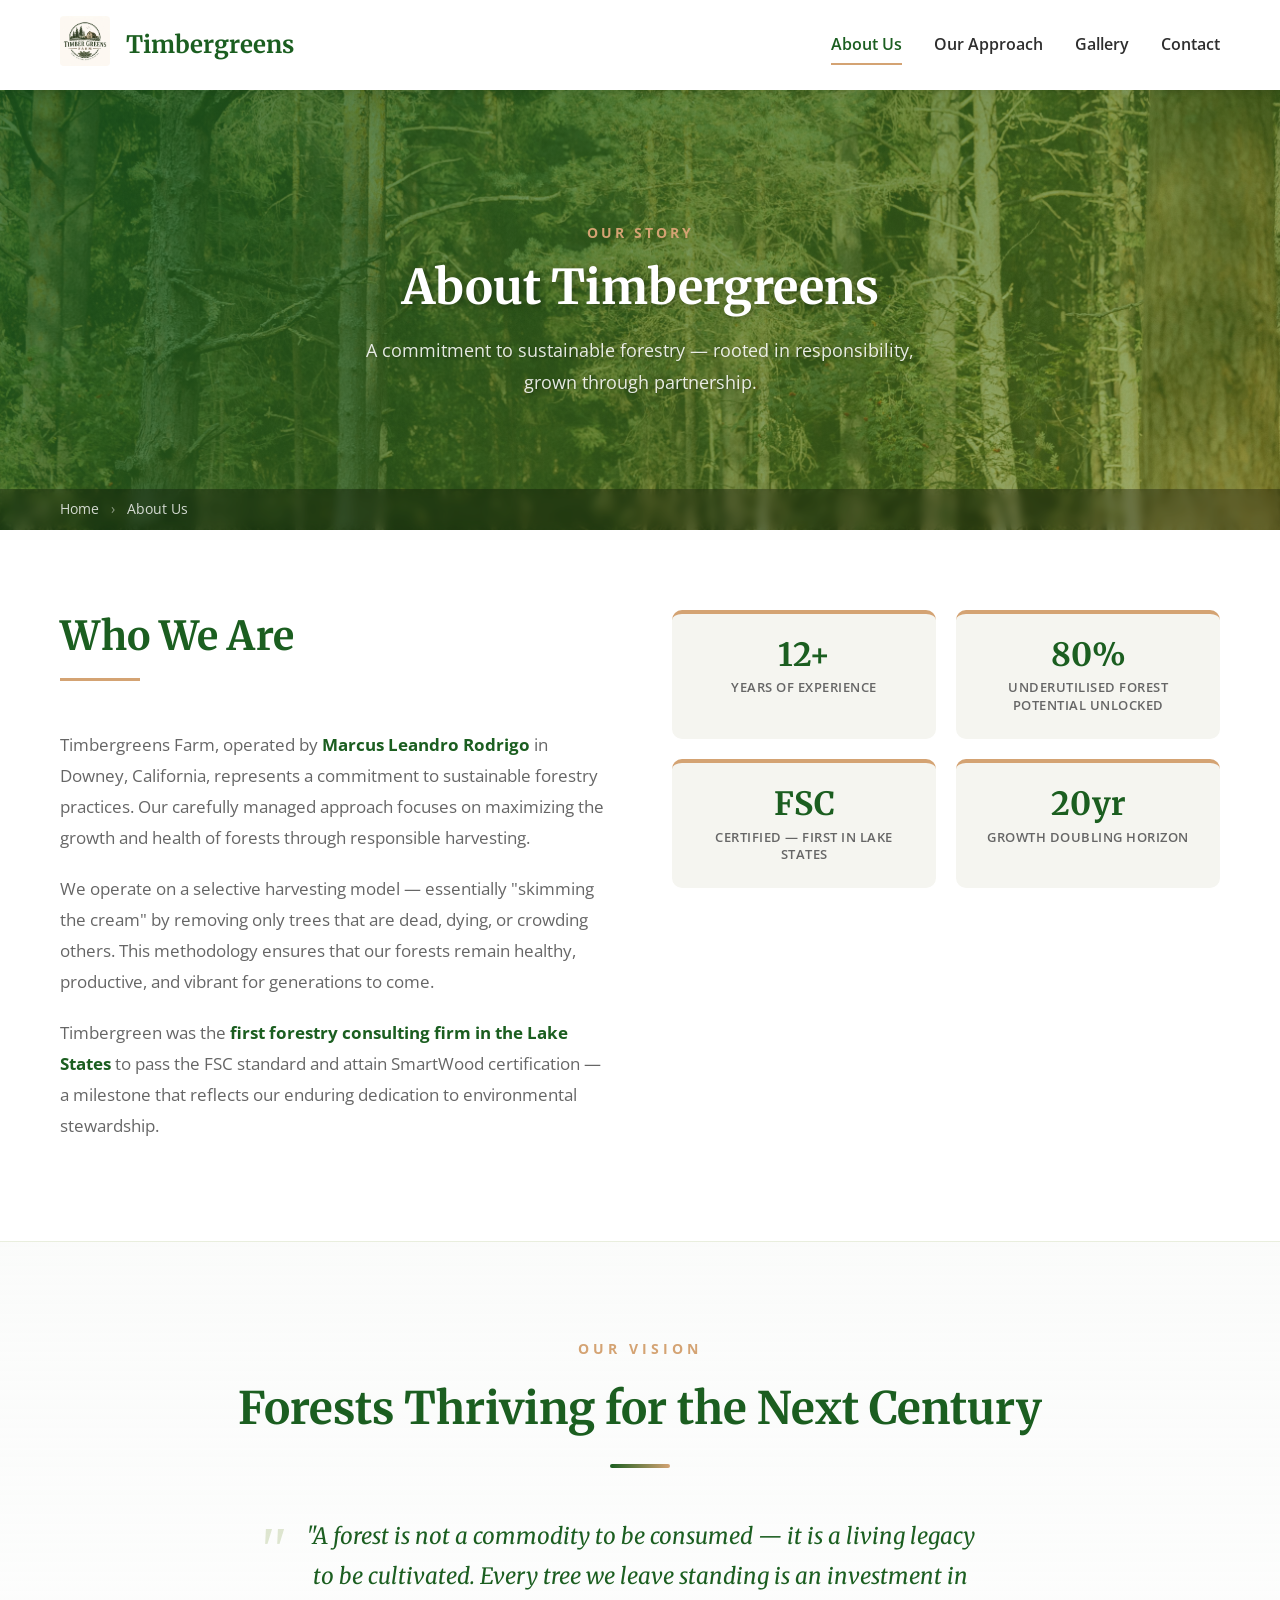
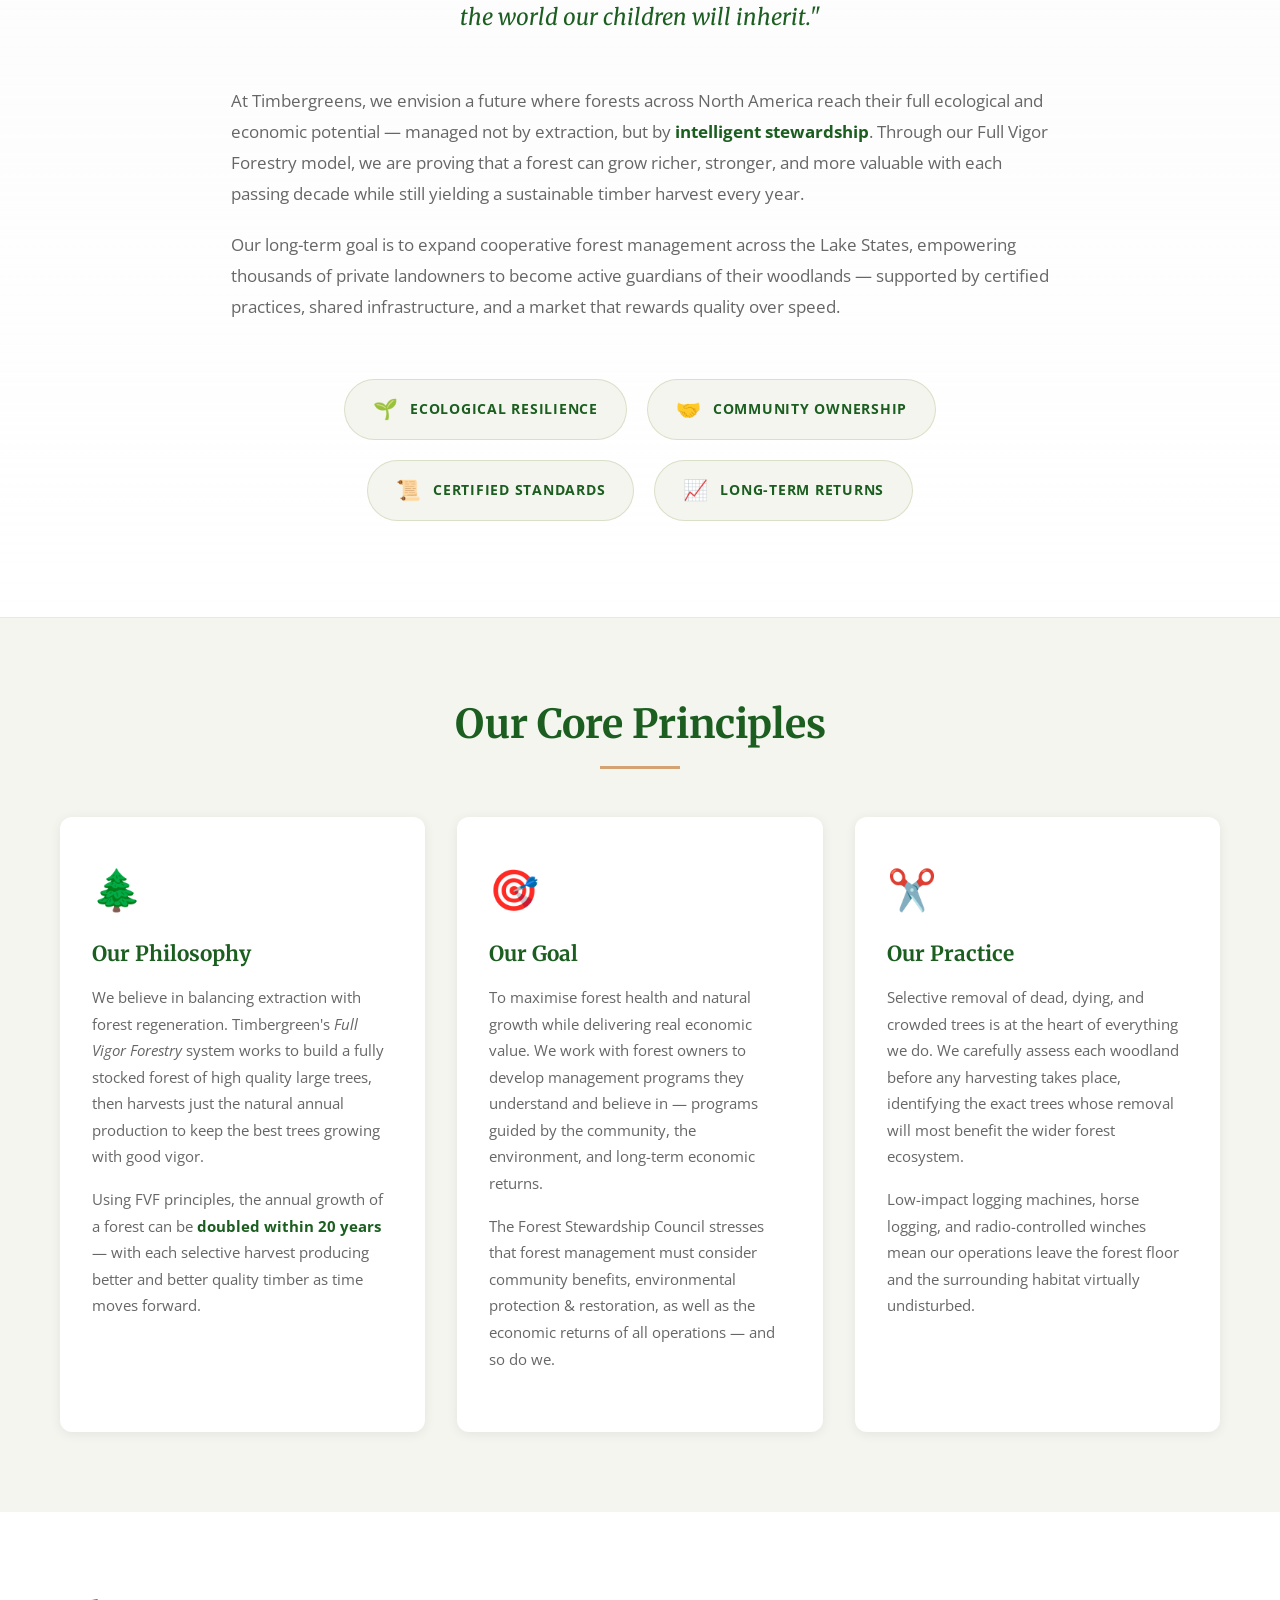
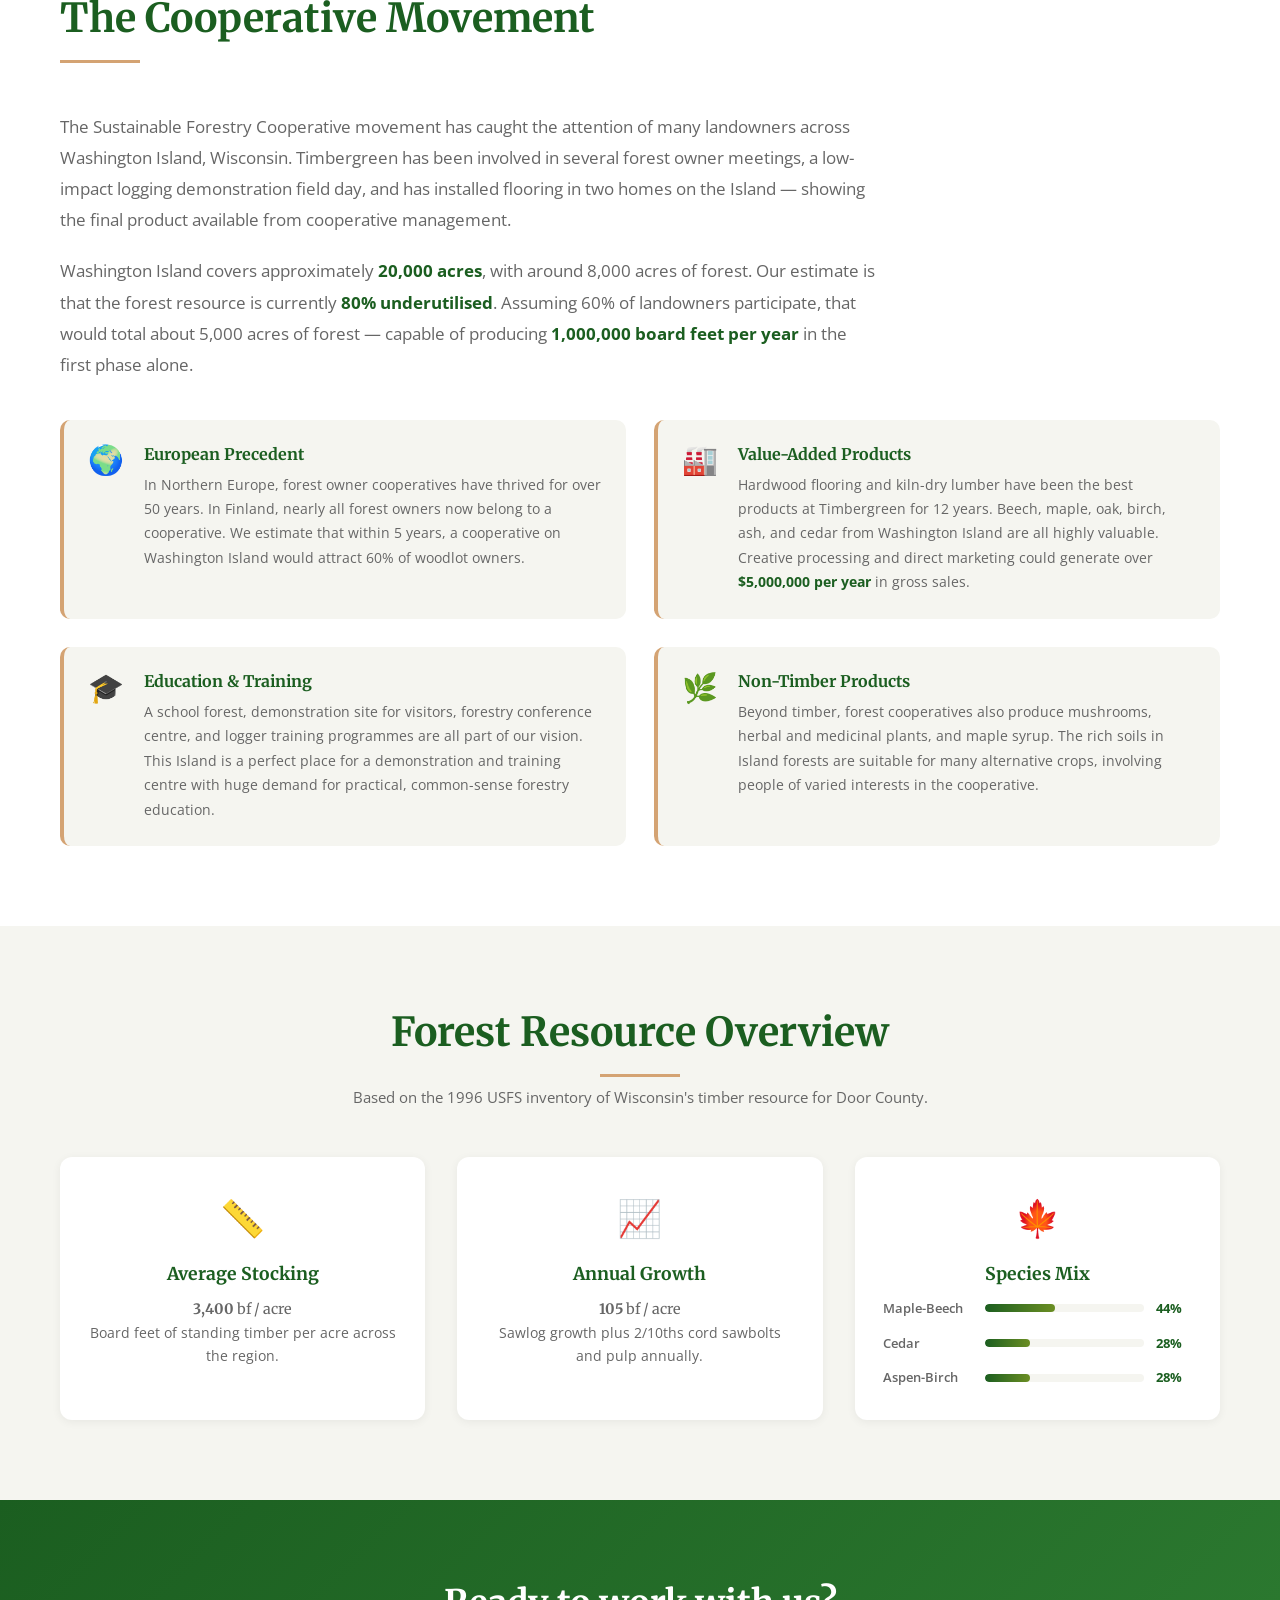
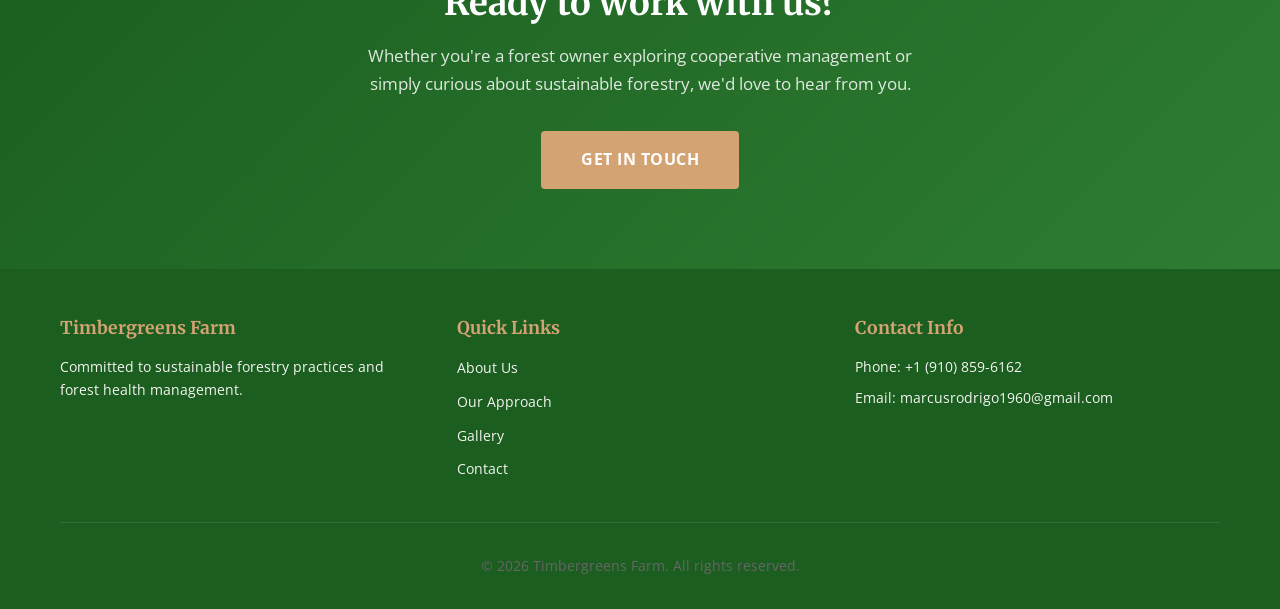
==== about.html @ 0f0b2492 "another commit message" ====
<!doctype html>
<html lang="en">
  <head>
    <meta charset="UTF-8" />
    <meta name="viewport" content="width=device-width, initial-scale=1.0" />
    <title>About Us - Timbergreens Farm</title>
    <meta
      name="description"
      content="Learn about Timbergreens Farm's mission, philosophy, and sustainable forestry practices. Operated by Marcus Leandro Rodrigo in Downey, California."
    />
    <link rel="preconnect" href="https://fonts.googleapis.com" />
    <link rel="preconnect" href="https://fonts.gstatic.com" crossorigin />
    <link
      href="https://fonts.googleapis.com/css2?family=Merriweather:wght@400;700&family=Open+Sans:wght@400;600;700&display=swap"
      rel="stylesheet"
    />
    <link rel="stylesheet" href="css/styles.css" />
    <link rel="stylesheet" href="css/about.css" />
  </head>
  <body>
    <!-- Header & Navigation -->
    <header class="header">
      <nav class="navbar">
        <div class="container">
          <div class="nav-wrapper">
            <div class="logo-section">
              <a href="index.html">
                <img
                  src="Logo.jpeg"
                  alt="Timbergreens Farm Logo"
                  class="logo"
                />
              </a>
              <a href="index.html" class="company-name-link">
                <span class="company-name">Timbergreens</span>
              </a>
            </div>
            <ul class="nav-menu">
              <li>
                <a href="about.html" class="nav-link active-page">About Us</a>
              </li>
              <li>
                <a href="index.html#services" class="nav-link">Our Approach</a>
              </li>
              <li><a href="index.html#gallery" class="nav-link">Gallery</a></li>
              <li><a href="index.html#contact" class="nav-link">Contact</a></li>
            </ul>
            <button class="menu-toggle" id="menuToggle">
              <span></span>
              <span></span>
              <span></span>
            </button>
          </div>
        </div>
      </nav>
    </header>

    <!-- Page Hero Banner -->
    <section class="page-hero">
      <img
        src="images/Hero Img.jpg"
        alt="Timbergreens Forest"
        class="page-hero-image"
      />
      <div class="page-hero-overlay"></div>
      <div class="page-hero-content">
        <p class="page-hero-eyebrow">Our Story</p>
        <h1 class="page-hero-title">About Timbergreens</h1>
        <p class="page-hero-subtitle">
          A commitment to sustainable forestry — rooted in responsibility, grown
          through partnership.
        </p>
      </div>
      <div class="page-hero-breadcrumb">
        <div class="container">
          <a href="index.html">Home</a>
          <span class="breadcrumb-sep">›</span>
          <span>About Us</span>
        </div>
      </div>
    </section>

    <!-- Intro Statement -->
    <section class="about-intro">
      <div class="container">
        <div class="intro-grid">
          <div class="intro-text">
            <div class="section-header section-header--left">
              <h2>Who We Are</h2>
              <div class="divider divider--left"></div>
            </div>
            <p>
              Timbergreens Farm, operated by
              <strong>Marcus Leandro Rodrigo</strong> in Downey, California,
              represents a commitment to sustainable forestry practices. Our
              carefully managed approach focuses on maximizing the growth and
              health of forests through responsible harvesting.
            </p>
            <p>
              We operate on a selective harvesting model — essentially "skimming
              the cream" by removing only trees that are dead, dying, or
              crowding others. This methodology ensures that our forests remain
              healthy, productive, and vibrant for generations to come.
            </p>
            <p>
              Timbergreen was the
              <strong>first forestry consulting firm in the Lake States</strong>
              to pass the FSC standard and attain SmartWood certification — a
              milestone that reflects our enduring dedication to environmental
              stewardship.
            </p>
          </div>
          <div class="intro-stats">
            <div class="stat-card">
              <span class="stat-number">12+</span>
              <span class="stat-label">Years of Experience</span>
            </div>
            <div class="stat-card">
              <span class="stat-number">80%</span>
              <span class="stat-label"
                >Underutilised Forest Potential Unlocked</span
              >
            </div>
            <div class="stat-card">
              <span class="stat-number">FSC</span>
              <span class="stat-label">Certified — First in Lake States</span>
            </div>
            <div class="stat-card">
              <span class="stat-number">20yr</span>
              <span class="stat-label">Growth Doubling Horizon</span>
            </div>
          </div>
        </div>
      </div>
    </section>

    <!-- Vision Statement -->
    <section class="about-vision">
      <div class="container">
        <div class="vision-content">
          <div class="vision-eyebrow">Our Vision</div>
          <h2 class="vision-heading">
            Forests Thriving for the&nbsp;Next&nbsp;Century
          </h2>
          <div class="vision-divider"></div>

          <blockquote class="vision-quote">
            "A forest is not a commodity to be consumed — it is a living legacy
            to be cultivated. Every tree we leave standing is an investment in
            the world our children will inherit."
          </blockquote>

          <div class="vision-body-wrapper">
            <p class="vision-body">
              At Timbergreens, we envision a future where forests across North
              America reach their full ecological and economic potential —
              managed not by extraction, but by
              <strong>intelligent stewardship</strong>. Through our Full Vigor
              Forestry model, we are proving that a forest can grow richer,
              stronger, and more valuable with each passing decade while still
              yielding a sustainable timber harvest every year.
            </p>
            <p class="vision-body">
              Our long-term goal is to expand cooperative forest management
              across the Lake States, empowering thousands of private landowners
              to become active guardians of their woodlands — supported by
              certified practices, shared infrastructure, and a market that
              rewards quality over speed.
            </p>
          </div>

          <div class="vision-pillars">
            <div class="vision-pillar">
              <span class="pillar-icon">🌱</span>
              <span class="pillar-text">Ecological Resilience</span>
            </div>
            <div class="vision-pillar">
              <span class="pillar-icon">🤝</span>
              <span class="pillar-text">Community Ownership</span>
            </div>
            <div class="vision-pillar">
              <span class="pillar-icon">📜</span>
              <span class="pillar-text">Certified Standards</span>
            </div>
            <div class="vision-pillar">
              <span class="pillar-icon">📈</span>
              <span class="pillar-text">Long-Term Returns</span>
            </div>
          </div>
        </div>
      </div>
    </section>

    <!-- Core Values Cards -->
    <section class="about-values">
      <div class="container">
        <div class="section-header">
          <h2>Our Core Principles</h2>
          <div class="divider"></div>
        </div>
        <div class="values-grid">
          <div class="value-card">
            <div class="value-icon">🌲</div>
            <h3>Our Philosophy</h3>
            <p>
              We believe in balancing extraction with forest regeneration.
              Timbergreen's
              <em>Full Vigor Forestry</em> system works to build a fully stocked
              forest of high quality large trees, then harvests just the natural
              annual production to keep the best trees growing with good vigor.
            </p>
            <p>
              Using FVF principles, the annual growth of a forest can be
              <strong>doubled within 20 years</strong> — with each selective
              harvest producing better and better quality timber as time moves
              forward.
            </p>
          </div>
          <div class="value-card">
            <div class="value-icon">🎯</div>
            <h3>Our Goal</h3>
            <p>
              To maximise forest health and natural growth while delivering real
              economic value. We work with forest owners to develop management
              programs they understand and believe in — programs guided by the
              community, the environment, and long-term economic returns.
            </p>
            <p>
              The Forest Stewardship Council stresses that forest management
              must consider community benefits, environmental protection &amp;
              restoration, as well as the economic returns of all operations —
              and so do we.
            </p>
          </div>
          <div class="value-card">
            <div class="value-icon">✂️</div>
            <h3>Our Practice</h3>
            <p>
              Selective removal of dead, dying, and crowded trees is at the
              heart of everything we do. We carefully assess each woodland
              before any harvesting takes place, identifying the exact trees
              whose removal will most benefit the wider forest ecosystem.
            </p>
            <p>
              Low-impact logging machines, horse logging, and radio-controlled
              winches mean our operations leave the forest floor and the
              surrounding habitat virtually undisturbed.
            </p>
          </div>
        </div>
      </div>
    </section>

    <!-- Cooperative Movement -->
    <section class="about-coop">
      <div class="container">
        <div class="coop-inner">
          <div class="section-header section-header--left">
            <h2>The Cooperative Movement</h2>
            <div class="divider divider--left"></div>
          </div>
          <p>
            The Sustainable Forestry Cooperative movement has caught the
            attention of many landowners across Washington Island, Wisconsin.
            Timbergreen has been involved in several forest owner meetings, a
            low-impact logging demonstration field day, and has installed
            flooring in two homes on the Island — showing the final product
            available from cooperative management.
          </p>
          <p>
            Washington Island covers approximately
            <strong>20,000 acres</strong>, with around 8,000 acres of forest.
            Our estimate is that the forest resource is currently
            <strong>80% underutilised</strong>. Assuming 60% of landowners
            participate, that would total about 5,000 acres of forest — capable
            of producing <strong>1,000,000 board feet per year</strong> in the
            first phase alone.
          </p>

          <div class="coop-highlights">
            <div class="highlight-item">
              <span class="highlight-icon">🌍</span>
              <div>
                <h4>European Precedent</h4>
                <p>
                  In Northern Europe, forest owner cooperatives have thrived for
                  over 50 years. In Finland, nearly all forest owners now belong
                  to a cooperative. We estimate that within 5 years, a
                  cooperative on Washington Island would attract 60% of woodlot
                  owners.
                </p>
              </div>
            </div>
            <div class="highlight-item">
              <span class="highlight-icon">🏭</span>
              <div>
                <h4>Value-Added Products</h4>
                <p>
                  Hardwood flooring and kiln-dry lumber have been the best
                  products at Timbergreen for 12 years. Beech, maple, oak,
                  birch, ash, and cedar from Washington Island are all highly
                  valuable. Creative processing and direct marketing could
                  generate over <strong>$5,000,000 per year</strong> in gross
                  sales.
                </p>
              </div>
            </div>
            <div class="highlight-item">
              <span class="highlight-icon">🎓</span>
              <div>
                <h4>Education &amp; Training</h4>
                <p>
                  A school forest, demonstration site for visitors, forestry
                  conference centre, and logger training programmes are all part
                  of our vision. This Island is a perfect place for a
                  demonstration and training centre with huge demand for
                  practical, common-sense forestry education.
                </p>
              </div>
            </div>
            <div class="highlight-item">
              <span class="highlight-icon">🌿</span>
              <div>
                <h4>Non-Timber Products</h4>
                <p>
                  Beyond timber, forest cooperatives also produce mushrooms,
                  herbal and medicinal plants, and maple syrup. The rich soils
                  in Island forests are suitable for many alternative crops,
                  involving people of varied interests in the cooperative.
                </p>
              </div>
            </div>
          </div>
        </div>
      </div>
    </section>

    <!-- Species & Forest Data -->
    <section class="about-data">
      <div class="container">
        <div class="section-header">
          <h2>Forest Resource Overview</h2>
          <div class="divider"></div>
          <p class="section-subtext">
            Based on the 1996 USFS inventory of Wisconsin's timber resource for
            Door County.
          </p>
        </div>
        <div class="data-grid">
          <div class="data-card">
            <div class="data-icon">📏</div>
            <h3>Average Stocking</h3>
            <p class="data-value">3,400 <span>bf / acre</span></p>
            <p>Board feet of standing timber per acre across the region.</p>
          </div>
          <div class="data-card">
            <div class="data-icon">📈</div>
            <h3>Annual Growth</h3>
            <p class="data-value">105 <span>bf / acre</span></p>
            <p>Sawlog growth plus 2/10ths cord sawbolts and pulp annually.</p>
          </div>
          <div class="data-card data-card--species">
            <div class="data-icon">🍁</div>
            <h3>Species Mix</h3>
            <div class="species-bars">
              <div class="species-bar-item">
                <span class="species-name">Maple-Beech</span>
                <div class="species-bar-track">
                  <div class="species-bar-fill" style="width: 44%"></div>
                </div>
                <span class="species-pct">44%</span>
              </div>
              <div class="species-bar-item">
                <span class="species-name">Cedar</span>
                <div class="species-bar-track">
                  <div class="species-bar-fill" style="width: 28%"></div>
                </div>
                <span class="species-pct">28%</span>
              </div>
              <div class="species-bar-item">
                <span class="species-name">Aspen-Birch</span>
                <div class="species-bar-track">
                  <div class="species-bar-fill" style="width: 28%"></div>
                </div>
                <span class="species-pct">28%</span>
              </div>
            </div>
          </div>
        </div>
      </div>
    </section>

    <!-- CTA Strip -->
    <section class="about-cta">
      <div class="container">
        <div class="cta-inner">
          <h2>Ready to work with us?</h2>
          <p>
            Whether you're a forest owner exploring cooperative management or
            simply curious about sustainable forestry, we'd love to hear from
            you.
          </p>
          <a href="index.html#contact" class="cta-button">Get In Touch</a>
        </div>
      </div>
    </section>

    <!-- Footer -->
    <footer class="footer">
      <div class="container">
        <div class="footer-content">
          <div class="footer-section">
            <h4>Timbergreens Farm</h4>
            <p>
              Committed to sustainable forestry practices and forest health
              management.
            </p>
          </div>
          <div class="footer-section">
            <h4>Quick Links</h4>
            <ul>
              <li><a href="about.html">About Us</a></li>
              <li><a href="index.html#services">Our Approach</a></li>
              <li><a href="index.html#gallery">Gallery</a></li>
              <li><a href="index.html#contact">Contact</a></li>
            </ul>
          </div>
          <div class="footer-section">
            <h4>Contact Info</h4>
            <p>Phone: <a href="tel:+1 (910) 859-6162">+1 (910) 859-6162</a></p>
            <p>
              Email:
              <a href="mailto:marcusrodrigo1960@gmail.com"
                >marcusrodrigo1960@gmail.com</a
              >
            </p>
          </div>
        </div>
        <div class="footer-bottom">
          <p>&copy; 2026 Timbergreens Farm. All rights reserved.</p>
        </div>
      </div>
    </footer>

    <script src="js/script.js"></script>
    <script>
      // Mobile menu toggle for about page
      document.addEventListener("DOMContentLoaded", function () {
        const menuToggle = document.getElementById("menuToggle");
        const navMenu = document.querySelector(".nav-menu");
        if (menuToggle) {
          menuToggle.addEventListener("click", function () {
            navMenu.classList.toggle("active");
          });
        }
      });
    </script>
  </body>
</html>
---- css/styles.css ----
/* ==========================================
    COLOR PALETTE
   ========================================== */
:root {
    --primary: #1B5E20;
    --secondary: #6B8E23;
    --accent: #D4A373;
    --background: #F5F5F0;
    --text: #2E2E2E;
    --light-text: #666666;
    --border: #D3D3D3;
    --white: #FFFFFF;
}

/* ==========================================
    TYPOGRAPHY
   ========================================== */
* {
    margin: 0;
    padding: 0;
    box-sizing: border-box;
}

html {
    scroll-behavior: smooth;
}

body {
    font-family: 'Open Sans', sans-serif;
    color: var(--text);
    background-color: var(--background);
    line-height: 1.6;
}

h1, h2, h3, h4, h5, h6 {
    font-family: 'Merriweather', serif;
    line-height: 1.3;
    margin-bottom: 1rem;
    color: var(--primary);
}

p {
    color: var(--light-text);
    margin-bottom: 1rem;
}

a {
    color: var(--primary);
    text-decoration: none;
    transition: color 0.3s ease;
}

a:hover {
    color: var(--secondary);
}

/* ==========================================
    LAYOUT
   ========================================== */
.container {
    max-width: 1200px;
    margin: 0 auto;
    padding: 0 20px;
}

.section-header {
    text-align: center;
    margin-bottom: 3rem;
}

.section-header h2 {
    font-size: 2.5rem;
    margin-bottom: 1rem;
}

.divider {
    width: 80px;
    height: 3px;
    background-color: var(--accent);
    margin: 0 auto;
}

/* ==========================================
    HEADER & NAVIGATION
   ========================================== */
.header {
    background-color: var(--white);
    box-shadow: 0 2px 8px rgba(0, 0, 0, 0.1);
    position: sticky;
    top: 0;
    z-index: 100;
}

.navbar {
    padding: 1rem 0;
}

.nav-wrapper {
    display: flex;
    justify-content: space-between;
    align-items: center;
}

.logo-section {
    display: flex;
    align-items: center;
    gap: 1rem;
}

.logo {
    height: 50px;
    width: auto;
    border-radius: 4px;
}

.company-name {
    font-family: 'Merriweather', serif;
    font-size: 1.5rem;
    font-weight: 700;
    color: var(--primary);
}

.nav-menu {
    display: flex;
    list-style: none;
    gap: 2rem;
}

.nav-link {
    font-weight: 600;
    color: var(--text);
    padding: 0.5rem 0;
    border-bottom: 2px solid transparent;
    transition: all 0.3s ease;
}

.nav-link:hover {
    color: var(--primary);
    border-bottom-color: var(--accent);
}

.menu-toggle {
    display: none;
    flex-direction: column;
    background: none;
    border: none;
    cursor: pointer;
    gap: 5px;
}

.menu-toggle span {
    width: 25px;
    height: 3px;
    background-color: var(--primary);
    border-radius: 2px;
    transition: all 0.3s ease;
}

/* ==========================================
    HERO SECTION — REDESIGNED
   ========================================== */
.hero {
    position: relative;
    min-height: 100vh;
    overflow: hidden;
    display: flex;
    flex-direction: column;
    justify-content: space-between;
    font-family: 'Merriweather', serif;
}

/* Background image */
.hero-bg-image {
    position: absolute;
    inset: 0;
    width: 100%;
    height: 100%;
    object-fit: cover;
    object-position: center 30%;
    z-index: 0;
}

/* Subtle gradient overlay — keeps readability without killing the photo */
.hero-bg-overlay {
    position: absolute;
    inset: 0;
    background: linear-gradient(
        135deg,
        rgba(15, 30, 15, 0.52) 0%,
        rgba(10, 22, 10, 0.28) 50%,
        rgba(0, 0, 0, 0.08) 100%
    );
    z-index: 1;
}

/* ---- INNER (two-column) ---- */
.hero-inner {
    position: relative;
    z-index: 2;
    display: grid;
    grid-template-columns: 1fr 1fr;
    align-items: center;
    gap: 2rem;
    padding: 7rem 6vw 2rem;
    flex: 1;
}

/* ---- LEFT ---- */
.hero-left {
    display: flex;
    flex-direction: column;
    gap: 1.2rem;
}

.hero-eyebrow {
    font-family: 'Open Sans', sans-serif;
    font-size: 0.9rem;
    font-weight: 600;
    letter-spacing: 0.12em;
    color: rgba(255,255,255,0.75);
    text-transform: uppercase;
}

.hero-display {
    font-family: 'Merriweather', serif;
    font-size: clamp(3.4rem, 7vw, 6.5rem);
    font-weight: 700;
    line-height: 1.0;
    color: #fff;
    text-shadow: 2px 4px 18px rgba(0,0,0,0.35);
    letter-spacing: -0.01em;
    margin: 0;
    animation: heroFadeUp 0.9s ease both;
}

.hero-display-accent {
    color: #D4A373;
}

.hero-reg {
    font-size: 0.35em;
    vertical-align: super;
    color: rgba(255,255,255,0.6);
    font-weight: 400;
}

.hero-tagline {
    font-family: 'Open Sans', sans-serif;
    font-size: 1rem;
    color: rgba(255,255,255,0.72);
    letter-spacing: 0.05em;
    margin: 0;
    animation: heroFadeUp 1.0s 0.15s ease both;
}

/* Dark pill CTA — matches reference */
.hero-cta {
    display: inline-flex;
    align-items: center;
    justify-content: center;
    padding: 0.85rem 2.4rem;
    background-color: #1a1a1a;
    color: #fff;
    font-family: 'Open Sans', sans-serif;
    font-size: 0.88rem;
    font-weight: 700;
    letter-spacing: 0.18em;
    text-transform: uppercase;
    border-radius: 50px;
    border: 1.5px solid rgba(255,255,255,0.12);
    text-decoration: none;
    width: fit-content;
    transition: background 0.3s ease, transform 0.25s ease, box-shadow 0.3s ease;
    animation: heroFadeUp 1.1s 0.25s ease both;
}

.hero-cta:hover {
    background-color: #2d5a27;
    transform: translateY(-3px);
    box-shadow: 0 8px 24px rgba(0,0,0,0.35);
    color: #fff;
}

/* ---- RIGHT: floating card ---- */
.hero-right {
    display: flex;
    justify-content: center;
    align-items: flex-start;
    padding-top: 2rem;
    animation: heroFadeUp 1.0s 0.2s ease both;
}

.hero-card {
    background: rgba(255,255,255,0.94);
    backdrop-filter: blur(16px);
    -webkit-backdrop-filter: blur(16px);
    border-radius: 20px;
    padding: 1.6rem 1.6rem 0;
    width: 100%;
    max-width: 400px;
    box-shadow: 0 20px 60px rgba(0,0,0,0.22);
    overflow: hidden;
    position: relative;
}

.hero-card-tags {
    display: flex;
    gap: 0.5rem;
    margin-bottom: 1rem;
}

.hero-tag {
    font-family: 'Open Sans', sans-serif;
    font-size: 0.78rem;
    font-weight: 600;
    padding: 0.3rem 0.9rem;
    border-radius: 50px;
    border: 1.5px solid #ccc;
    color: #333;
    background: transparent;
}

.hero-tag--dark {
    background: #1a1a1a;
    color: #fff;
    border-color: #1a1a1a;
}

.hero-card-title {
    font-family: 'Merriweather', serif;
    font-size: 1.35rem;
    font-weight: 700;
    color: #1a1a1a;
    line-height: 1.3;
    margin-bottom: 0.3rem;
}

.hero-card-sub {
    font-family: 'Open Sans', sans-serif;
    font-size: 0.82rem;
    color: #888;
    margin-bottom: 1rem;
}

/* Card media strip */
.hero-card-media {
    position: relative;
    height: 160px;
    border-radius: 12px;
    overflow: hidden;
    margin: 0 -1.6rem;
}

.hero-card-img {
    width: 100%;
    height: 100%;
    object-fit: cover;
    object-position: center 40%;
    display: block;
}

.hero-play-btn {
    position: absolute;
    left: 1rem;
    top: 50%;
    transform: translateY(-50%);
    z-index: 3;
    width: 44px;
    height: 44px;
    border-radius: 50%;
    background: rgba(255,255,255,0.92);
    display: flex;
    align-items: center;
    justify-content: center;
    color: #1a1a1a;
    text-decoration: none;
    box-shadow: 0 4px 14px rgba(0,0,0,0.2);
    transition: transform 0.25s ease, box-shadow 0.25s ease;
}

.hero-play-btn svg {
    width: 20px;
    height: 20px;
    margin-left: 2px;
}

.hero-play-btn:hover {
    transform: translateY(-50%) scale(1.1);
    box-shadow: 0 6px 20px rgba(0,0,0,0.3);
}

.hero-card-badge {
    position: absolute;
    top: 0.75rem;
    right: 0.75rem;
    z-index: 3;
    background: rgba(255,255,255,0.9);
    font-family: 'Open Sans', sans-serif;
    font-size: 0.68rem;
    font-weight: 700;
    letter-spacing: 0.1em;
    padding: 0.3rem 0.7rem;
    border-radius: 6px;
    color: #333;
}

/* ---- BOTTOM bar ---- */
.hero-bottom {
    position: relative;
    z-index: 2;
    display: grid;
    grid-template-columns: 1fr 1fr;
    align-items: end;
    padding: 0 6vw 2.5rem;
    gap: 2rem;
}

.hero-bottom-card {
    background: rgba(139, 90, 56, 0.88);
    backdrop-filter: blur(10px);
    border-radius: 14px;
    padding: 1.2rem 1.4rem;
    max-width: 280px;
}

.hero-bottom-label {
    font-family: 'Merriweather', serif;
    font-size: 1rem;
    font-weight: 700;
    color: #fff;
    margin: 0 0 0.25rem;
}

.hero-bottom-sub {
    font-family: 'Open Sans', sans-serif;
    font-size: 0.8rem;
    color: rgba(255,255,255,0.75);
    margin: 0;
}

.hero-bottom-right {
    display: flex;
    align-items: center;
    gap: 2rem;
    justify-content: flex-end;
}

.hero-avatars {
    display: flex;
}

.hero-avatar {
    width: 40px;
    height: 40px;
    border-radius: 50%;
    border: 2px solid #fff;
    color: #fff;
    font-family: 'Open Sans', sans-serif;
    font-size: 0.85rem;
    font-weight: 700;
    display: flex;
    align-items: center;
    justify-content: center;
    margin-left: -10px;
}

.hero-avatars .hero-avatar:first-child {
    margin-left: 0;
}

.hero-stat-block {
    display: flex;
    flex-direction: column;
    align-items: flex-start;
}

.hero-stat-num {
    font-family: 'Merriweather', serif;
    font-size: 2.2rem;
    font-weight: 700;
    color: #fff;
    line-height: 1;
}

.hero-stat-num em {
    font-size: 1rem;
    font-style: normal;
    font-weight: 400;
    color: rgba(255,255,255,0.7);
}

.hero-stat-label {
    font-family: 'Open Sans', sans-serif;
    font-size: 0.75rem;
    color: rgba(255,255,255,0.65);
    text-transform: uppercase;
    letter-spacing: 0.06em;
}

.hero-nature-tagline {
    display: flex;
    flex-direction: column;
    gap: 0.5rem;
}

.hero-nature-tagline p {
    font-family: 'Merriweather', serif;
    font-size: 0.82rem;
    font-weight: 700;
    color: #fff;
    line-height: 1.4;
    text-transform: uppercase;
    letter-spacing: 0.04em;
    margin: 0;
}

.hero-learn-more {
    font-family: 'Open Sans', sans-serif;
    font-size: 0.78rem;
    font-weight: 700;
    color: #fff;
    letter-spacing: 0.08em;
    text-transform: uppercase;
    text-decoration: underline;
    text-underline-offset: 3px;
    transition: color 0.2s ease;
}

.hero-learn-more:hover {
    color: #D4A373;
}

/* ---- Animation ---- */
@keyframes heroFadeUp {
    from { opacity: 0; transform: translateY(28px); }
    to   { opacity: 1; transform: translateY(0); }
}

/* ---- Legacy CTA button (used elsewhere) ---- */
.cta-button {
    display: inline-block;
    padding: 1rem 2.5rem;
    background-color: var(--accent);
    color: var(--white);
    font-weight: 700;
    border-radius: 4px;
    transition: all 0.3s ease;
    text-transform: uppercase;
    letter-spacing: 0.5px;
}

.cta-button:hover {
    background-color: var(--secondary);
    transform: translateY(-2px);
    box-shadow: 0 4px 12px rgba(0, 0, 0, 0.2);
}

/* ---- Hero Responsive ---- */
@media (max-width: 900px) {
    .hero-inner {
        grid-template-columns: 1fr;
        padding-top: 5rem;
        gap: 2.5rem;
    }

    .hero-right {
        padding-top: 0;
    }

    .hero-card {
        max-width: 100%;
    }

    .hero-bottom {
        grid-template-columns: 1fr;
        gap: 1.2rem;
    }

    .hero-bottom-right {
        justify-content: flex-start;
        flex-wrap: wrap;
        gap: 1.2rem;
    }
}

@media (max-width: 600px) {
    .hero-display {
        font-size: 3rem;
    }

    .hero-inner {
        padding: 4.5rem 1.2rem 1rem;
    }

    .hero-bottom {
        padding: 0 1.2rem 2rem;
    }

    .hero-nature-tagline {
        display: none;
    }
}

/* ==========================================
    ABOUT SECTION
   ========================================== */
.about {
    padding: 5rem 0;
    background-color: var(--white);
}

.about-content {
    display: grid;
    gap: 3rem;
}

.about-text p {
    font-size: 1.1rem;
    line-height: 1.8;
    margin-bottom: 1.5rem;
    color: var(--light-text);
}

.quick-facts {
    display: grid;
    grid-template-columns: repeat(auto-fit, minmax(250px, 1fr));
    gap: 2rem;
    margin-top: 2rem;
}

.fact-item {
    padding: 1.5rem;
    background-color: var(--background);
    border-left: 4px solid var(--accent);
    border-radius: 4px;
}

.fact-item h3 {
    font-size: 1.2rem;
    margin-bottom: 0.5rem;
}

.fact-item p {
    margin-bottom: 0;
    font-size: 0.95rem;
}

/* ==========================================
    SERVICES SECTION
   ========================================== */
.services {
    padding: 5rem 0;
    background-color: var(--background);
}

.services-grid {
    display: grid;
    grid-template-columns: repeat(auto-fit, minmax(280px, 1fr));
    gap: 2rem;
}

.service-card {
    background-color: var(--white);
    padding: 2rem;
    border-radius: 8px;
    text-align: center;
    transition: all 0.3s ease;
    box-shadow: 0 2px 8px rgba(0, 0, 0, 0.08);
}

.service-card:hover {
    box-shadow: 0 8px 16px rgba(0, 0, 0, 0.12);
    transform: translateY(-4px);
}

.service-icon {
    font-size: 2.5rem;
    margin-bottom: 1rem;
    height: 60px;
    display: flex;
    align-items: center;
    justify-content: center;
}

.service-card h3 {
    font-size: 1.3rem;
    margin-bottom: 1rem;
}

.service-card p {
    font-size: 0.95rem;
    line-height: 1.6;
}

/* ==========================================
    GALLERY SECTION
   ========================================== */
.gallery {
    padding: 5rem 0;
    background-color: var(--white);
}

.gallery-grid {
    display: grid;
    grid-template-columns: repeat(auto-fit, minmax(300px, 1fr));
    gap: 1.5rem;
}

.gallery-item {
    position: relative;
    overflow: hidden;
    border-radius: 8px;
    aspect-ratio: 1;
}

.gallery-item img {
    width: 100%;
    height: 100%;
    object-fit: cover;
    transition: transform 0.3s ease;
}

.gallery-item:hover img {
    transform: scale(1.05);
}

/* ==========================================
    CONTACT SECTION
   ========================================== */
.contact {
    padding: 5rem 0;
    background-color: var(--background);
}

.contact-content {
    display: grid;
    grid-template-columns: 1fr 1fr;
    gap: 3rem;
}

.contact-info {
    display: grid;
    grid-template-columns: repeat(auto-fit, minmax(200px, 1fr));
    gap: 2rem;
}

.info-item {
    background-color: var(--white);
    padding: 1.5rem;
    border-radius: 8px;
    border-left: 4px solid var(--accent);
}

.info-item h3 {
    font-size: 1.1rem;
    margin-bottom: 0.8rem;
}

.info-item p {
    margin-bottom: 0;
    font-size: 0.95rem;
}

.info-item a {
    font-weight: 600;
}

.contact-form {
    background-color: var(--white);
    padding: 2rem;
    border-radius: 8px;
}

.form-group {
    margin-bottom: 1.5rem;
}

.form-group input,
.form-group textarea {
    width: 100%;
    padding: 0.75rem;
    border: 1px solid var(--border);
    border-radius: 4px;
    font-family: 'Open Sans', sans-serif;
    font-size: 0.95rem;
    transition: border-color 0.3s ease;
}

.form-group input:focus,
.form-group textarea:focus {
    outline: none;
    border-color: var(--primary);
    box-shadow: 0 0 0 3px rgba(27, 94, 32, 0.1);
}

.submit-button {
    width: 100%;
    padding: 0.75rem;
    background-color: var(--primary);
    color: var(--white);
    border: none;
    border-radius: 4px;
    font-weight: 700;
    font-size: 1rem;
    cursor: pointer;
    transition: all 0.3s ease;
    text-transform: uppercase;
    letter-spacing: 0.5px;
}

.submit-button:hover {
    background-color: var(--secondary);
    transform: translateY(-2px);
    box-shadow: 0 4px 12px rgba(0, 0, 0, 0.2);
}

/* ==========================================
    FOOTER
   ========================================== */
.footer {
    background-color: var(--primary);
    color: var(--white);
    padding: 3rem 0 1rem;
}

.footer-content {
    display: grid;
    grid-template-columns: repeat(auto-fit, minmax(250px, 1fr));
    gap: 2rem;
    margin-bottom: 2rem;
}

.footer-section h4 {
    color: var(--accent);
    font-size: 1.1rem;
    margin-bottom: 1rem;
}

.footer-section p,
.footer-section a {
    color: var(--background);
    font-size: 0.9rem;
    margin-bottom: 0.5rem;
}

.footer-section a:hover {
    color: var(--accent);
}

.footer-section ul {
    list-style: none;
}

.footer-section ul li {
    margin-bottom: 0.5rem;
}

.footer-bottom {
    text-align: center;
    padding-top: 2rem;
    border-top: 1px solid rgba(255, 255, 255, 0.1);
    color: var(--background);
    font-size: 0.85rem;
}

/* ==========================================
    RESPONSIVE DESIGN
   ========================================== */
@media (max-width: 768px) {
    .menu-toggle {
        display: flex;
    }

    .nav-menu {
        display: none;
        position: absolute;
        top: 70px;
        right: 20px;
        flex-direction: column;
        background-color: var(--white);
        padding: 1rem;
        border-radius: 8px;
        box-shadow: 0 4px 12px rgba(0, 0, 0, 0.1);
        gap: 0.5rem;
        min-width: 200px;
    }

    .nav-menu.active {
        display: flex;
    }


    .section-header h2 {
        font-size: 2rem;
    }

    .contact-content {
        grid-template-columns: 1fr;
    }

    .contact-info {
        grid-template-columns: 1fr;
    }

    .gallery-grid {
        grid-template-columns: repeat(auto-fit, minmax(200px, 1fr));
    }

}

@media (max-width: 480px) {
    .nav-menu {
        right: 10px;
    }


    .section-header h2 {
        font-size: 1.5rem;
    }

    .quick-facts {
        grid-template-columns: 1fr;
    }

    .services-grid {
        grid-template-columns: 1fr;
    }

    .gallery-grid {
        grid-template-columns: 1fr;
    }

    .cta-button {
        padding: 0.8rem 1.5rem;
        font-size: 0.9rem;
    }
}
---- css/about.css ----
/* ==========================================
   ABOUT PAGE — SHARED UTILITIES
   ========================================== */
.company-name-link {
  text-decoration: none;
}

.section-header--left {
  text-align: left;
}

.divider--left {
  margin: 0;
}

.section-subtext {
  color: var(--light-text);
  font-size: 0.95rem;
  margin-top: 0.5rem;
}

.nav-link.active-page {
  color: var(--primary);
  border-bottom: 2px solid var(--accent);
}

/* ==========================================
   PAGE HERO BANNER
   ========================================== */
.page-hero {
  position: relative;
  height: 440px;
  overflow: hidden;
  display: flex;
  align-items: center;
  justify-content: center;
}

.page-hero-image {
  position: absolute;
  top: 0;
  left: 0;
  width: 100%;
  height: 100%;
  object-fit: cover;
  object-position: center 40%;
}

.page-hero-overlay {
  position: absolute;
  inset: 0;
  background: linear-gradient(
    135deg,
    rgba(27, 94, 32, 0.78) 0%,
    rgba(107, 142, 35, 0.55) 100%
  );
}

.page-hero-content {
  position: relative;
  z-index: 2;
  text-align: center;
  color: var(--white);
  padding: 0 1rem;
}

.page-hero-eyebrow {
  font-family: 'Open Sans', sans-serif;
  font-size: 0.85rem;
  font-weight: 700;
  letter-spacing: 3px;
  text-transform: uppercase;
  color: var(--accent);
  margin-bottom: 0.75rem;
}

.page-hero-title {
  font-size: 3rem;
  font-weight: 700;
  color: var(--white);
  margin-bottom: 1rem;
  text-shadow: 2px 2px 6px rgba(0, 0, 0, 0.3);
}

.page-hero-subtitle {
  font-size: 1.15rem;
  color: rgba(255, 255, 255, 0.88);
  max-width: 600px;
  margin: 0 auto;
  line-height: 1.7;
  text-shadow: 1px 1px 3px rgba(0, 0, 0, 0.25);
}

.page-hero-breadcrumb {
  position: absolute;
  bottom: 0;
  left: 0;
  right: 0;
  z-index: 3;
  background: rgba(0, 0, 0, 0.3);
  backdrop-filter: blur(4px);
  padding: 0.6rem 0;
  font-size: 0.85rem;
  color: rgba(255, 255, 255, 0.8);
}

.page-hero-breadcrumb a {
  color: rgba(255, 255, 255, 0.8);
  transition: color 0.2s;
}

.page-hero-breadcrumb a:hover {
  color: var(--accent);
}

.breadcrumb-sep {
  margin: 0 0.5rem;
  opacity: 0.6;
}

/* ==========================================
   INTRO SECTION
   ========================================== */
.about-intro {
  padding: 5rem 0;
  background-color: var(--white);
}

.intro-grid {
  display: grid;
  grid-template-columns: 1fr 1fr;
  gap: 4rem;
  align-items: start;
}

.intro-text p {
  font-size: 1.05rem;
  line-height: 1.85;
  color: var(--light-text);
  margin-bottom: 1.25rem;
}

.intro-text strong {
  color: var(--primary);
}

.intro-stats {
  display: grid;
  grid-template-columns: 1fr 1fr;
  gap: 1.25rem;
}

.stat-card {
  background: var(--background);
  border-radius: 10px;
  padding: 1.5rem 1.25rem;
  text-align: center;
  border-top: 4px solid var(--accent);
  transition: transform 0.3s ease, box-shadow 0.3s ease;
}

.stat-card:hover {
  transform: translateY(-4px);
  box-shadow: 0 8px 20px rgba(0, 0, 0, 0.1);
}

.stat-number {
  display: block;
  font-family: 'Merriweather', serif;
  font-size: 2rem;
  font-weight: 700;
  color: var(--primary);
  line-height: 1.1;
  margin-bottom: 0.4rem;
}

.stat-label {
  display: block;
  font-size: 0.8rem;
  font-weight: 600;
  color: var(--light-text);
  line-height: 1.4;
  text-transform: uppercase;
  letter-spacing: 0.5px;
}

/* ==========================================
   VISION STATEMENT SECTION
   ========================================== */
.about-vision {
  padding: 6rem 0;
  background-color: var(--white);
  border-top: 1px solid rgba(107, 142, 35, 0.15);
  border-bottom: 1px solid rgba(107, 142, 35, 0.15);
  background-image: linear-gradient(to bottom, rgba(244, 246, 244, 0.4), transparent);
}

.vision-content {
  max-width: 850px;
  margin: 0 auto;
  text-align: center;
}

.vision-eyebrow {
  font-family: 'Open Sans', sans-serif;
  font-size: 0.85rem;
  font-weight: 700;
  letter-spacing: 4px;
  text-transform: uppercase;
  color: var(--accent);
  margin-bottom: 1.25rem;
}

.vision-heading {
  font-family: 'Merriweather', serif;
  font-size: 2.8rem;
  font-weight: 700;
  color: var(--primary);
  line-height: 1.25;
  margin-bottom: 1.75rem;
}

.vision-divider {
  width: 60px;
  height: 4px;
  background: linear-gradient(90deg, var(--primary), var(--accent));
  border-radius: 2px;
  margin: 0 auto 3rem;
}

.vision-quote {
  font-family: 'Merriweather', serif;
  font-size: 1.4rem;
  font-style: italic;
  color: var(--primary);
  line-height: 1.8;
  margin: 0 auto 3rem;
  padding: 0 2rem;
  position: relative;
  max-width: 750px;
}

.vision-quote::before {
  content: '"';
  font-size: 4rem;
  color: rgba(107, 142, 35, 0.2);
  position: absolute;
  top: -1.5rem;
  left: -0.5rem;
  font-family: Georgia, serif;
}

.vision-body-wrapper {
  text-align: left;
  margin-bottom: 3.5rem;
  padding: 0 1rem;
}

.vision-body {
  font-size: 1.05rem;
  line-height: 1.85;
  color: var(--light-text);
  margin-bottom: 1.25rem;
}

.vision-body strong {
  color: var(--primary);
}

/* ---- Pillars row ---- */
.vision-pillars {
  display: flex;
  justify-content: center;
  flex-wrap: wrap;
  gap: 1.25rem;
}

.vision-pillar {
  display: flex;
  align-items: center;
  gap: 0.75rem;
  background: var(--background);
  border-radius: 50px;
  padding: 0.85rem 1.75rem;
  border: 1px solid rgba(107, 142, 35, 0.2);
  transition: border-color 0.3s ease, transform 0.3s ease, box-shadow 0.3s ease;
}

.vision-pillar:hover {
  border-color: var(--accent);
  transform: translateY(-3px);
  box-shadow: 0 6px 16px rgba(0, 0, 0, 0.06);
}

.pillar-icon {
  font-size: 1.25rem;
  flex-shrink: 0;
}

.pillar-text {
  font-family: 'Open Sans', sans-serif;
  font-size: 0.85rem;
  font-weight: 700;
  color: var(--primary);
  text-transform: uppercase;
  letter-spacing: 0.75px;
  line-height: 1.3;
}

/* ==========================================
   CORE VALUES / FACT CARDS
   ========================================== */
.about-values {
  padding: 5rem 0;
  background-color: var(--background);
}

.values-grid {
  display: grid;
  grid-template-columns: repeat(3, 1fr);
  gap: 2rem;
}

.value-card {
  background: var(--white);
  border-radius: 12px;
  padding: 2.5rem 2rem;
  box-shadow: 0 2px 12px rgba(0, 0, 0, 0.07);
  transition: transform 0.3s ease, box-shadow 0.3s ease;
  border-bottom: 4px solid transparent;
}

.value-card:hover {
  transform: translateY(-6px);
  box-shadow: 0 12px 28px rgba(0, 0, 0, 0.12);
  border-bottom-color: var(--accent);
}

.value-icon {
  font-size: 2.5rem;
  margin-bottom: 1.25rem;
  display: block;
}

.value-card h3 {
  font-size: 1.3rem;
  margin-bottom: 1rem;
  color: var(--primary);
}

.value-card p {
  font-size: 0.95rem;
  line-height: 1.75;
  color: var(--light-text);
}

.value-card strong {
  color: var(--primary);
}

/* ==========================================
   COOPERATIVE MOVEMENT SECTION
   ========================================== */
.about-coop {
  padding: 5rem 0;
  background-color: var(--white);
}

.coop-inner > p {
  font-size: 1.05rem;
  line-height: 1.85;
  color: var(--light-text);
  max-width: 820px;
  margin-bottom: 1.25rem;
}

.coop-inner > p strong {
  color: var(--primary);
}

.coop-highlights {
  display: grid;
  grid-template-columns: repeat(2, 1fr);
  gap: 1.75rem;
  margin-top: 2.5rem;
}

.highlight-item {
  display: flex;
  gap: 1.25rem;
  background: var(--background);
  border-radius: 10px;
  padding: 1.5rem;
  border-left: 4px solid var(--accent);
  transition: transform 0.25s ease;
}

.highlight-item:hover {
  transform: translateX(4px);
}

.highlight-icon {
  font-size: 1.8rem;
  flex-shrink: 0;
  line-height: 1;
  margin-top: 0.1rem;
}

.highlight-item h4 {
  font-family: 'Merriweather', serif;
  font-size: 1rem;
  color: var(--primary);
  margin-bottom: 0.5rem;
}

.highlight-item p {
  font-size: 0.9rem;
  line-height: 1.7;
  color: var(--light-text);
  margin-bottom: 0;
}

.highlight-item p strong {
  color: var(--primary);
}

/* ==========================================
   FOREST DATA SECTION
   ========================================== */
.about-data {
  padding: 5rem 0;
  background-color: var(--background);
}

.data-grid {
  display: grid;
  grid-template-columns: repeat(3, 1fr);
  gap: 2rem;
  margin-top: 1rem;
}

.data-card {
  background: var(--white);
  border-radius: 12px;
  padding: 2rem 1.75rem;
  text-align: center;
  box-shadow: 0 2px 10px rgba(0, 0, 0, 0.06);
  transition: transform 0.3s ease;
}

.data-card:hover {
  transform: translateY(-4px);
}

.data-icon {
  font-size: 2.25rem;
  margin-bottom: 1rem;
}

.data-card h3 {
  font-size: 1.1rem;
  margin-bottom: 0.75rem;
  color: var(--primary);
}

.data-value {
  font-family: 'Merriweather', serif;
  font-size: 2rem;
  font-weight: 700;
  color: var(--primary);
  margin-bottom: 0.5rem;
  line-height: 1;
}

.data-value span {
  font-size: 0.9rem;
  font-weight: 400;
  color: var(--light-text);
}

.data-card p {
  font-size: 0.9rem;
  color: var(--light-text);
  line-height: 1.6;
  margin-bottom: 0;
}

/* Species bars */
.data-card--species {
  text-align: left;
}

.data-card--species .data-icon {
  text-align: center;
}

.data-card--species h3 {
  text-align: center;
}

.species-bars {
  display: flex;
  flex-direction: column;
  gap: 0.85rem;
  margin-top: 0.5rem;
}

.species-bar-item {
  display: grid;
  grid-template-columns: 90px 1fr 36px;
  align-items: center;
  gap: 0.75rem;
}

.species-name {
  font-size: 0.82rem;
  color: var(--light-text);
  font-weight: 600;
}

.species-bar-track {
  height: 8px;
  background: var(--background);
  border-radius: 4px;
  overflow: hidden;
}

.species-bar-fill {
  height: 100%;
  background: linear-gradient(90deg, var(--primary), var(--secondary));
  border-radius: 4px;
  animation: barGrow 1s ease-out forwards;
  transform-origin: left;
}

@keyframes barGrow {
  from { transform: scaleX(0); }
  to   { transform: scaleX(1); }
}

.species-pct {
  font-size: 0.82rem;
  font-weight: 700;
  color: var(--primary);
}

/* ==========================================
   CTA STRIP
   ========================================== */
.about-cta {
  padding: 5rem 0;
  background: linear-gradient(135deg, var(--primary) 0%, #2e7d32 100%);
}

.cta-inner {
  text-align: center;
}

.cta-inner h2 {
  color: var(--white);
  font-size: 2.2rem;
  margin-bottom: 1rem;
}

.cta-inner p {
  color: rgba(255, 255, 255, 0.85);
  font-size: 1.05rem;
  max-width: 560px;
  margin: 0 auto 2rem;
  line-height: 1.7;
}

/* ==========================================
   RESPONSIVE — TABLET
   ========================================== */
@media (max-width: 900px) {
  .intro-grid {
    grid-template-columns: 1fr;
    gap: 2.5rem;
  }

  .values-grid {
    grid-template-columns: 1fr;
  }

  .data-grid {
    grid-template-columns: 1fr;
  }

  /* Vision — tablet typography tweaks */
  .about-vision {
    padding: 4.5rem 0;
  }

  .vision-heading {
    font-size: 2.3rem;
  }
  
  .vision-quote {
    font-size: 1.25rem;
    padding: 0 1rem;
  }
}

/* ==========================================
   RESPONSIVE — MOBILE
   ========================================== */
@media (max-width: 768px) {
  .page-hero {
    height: 340px;
  }

  .page-hero-title {
    font-size: 2rem;
  }

  .page-hero-subtitle {
    font-size: 1rem;
  }

  .intro-stats {
    grid-template-columns: 1fr 1fr;
  }

  .coop-highlights {
    grid-template-columns: 1fr;
  }

  .cta-inner h2 {
    font-size: 1.6rem;
  }
}

@media (max-width: 480px) {
  .page-hero-title {
    font-size: 1.6rem;
  }

  .intro-stats {
    grid-template-columns: 1fr;
  }

  .stat-number {
    font-size: 1.6rem;
  }

  /* Vision — mobile tweaks */
  .about-vision {
    padding: 3.5rem 0;
  }

  .vision-heading {
    font-size: 1.9rem;
  }
  
  .vision-quote {
    font-size: 1.15rem;
    padding: 0;
  }
  
  .vision-quote::before {
    top: -1.25rem;
    left: -1rem;
    font-size: 3rem;
  }
}
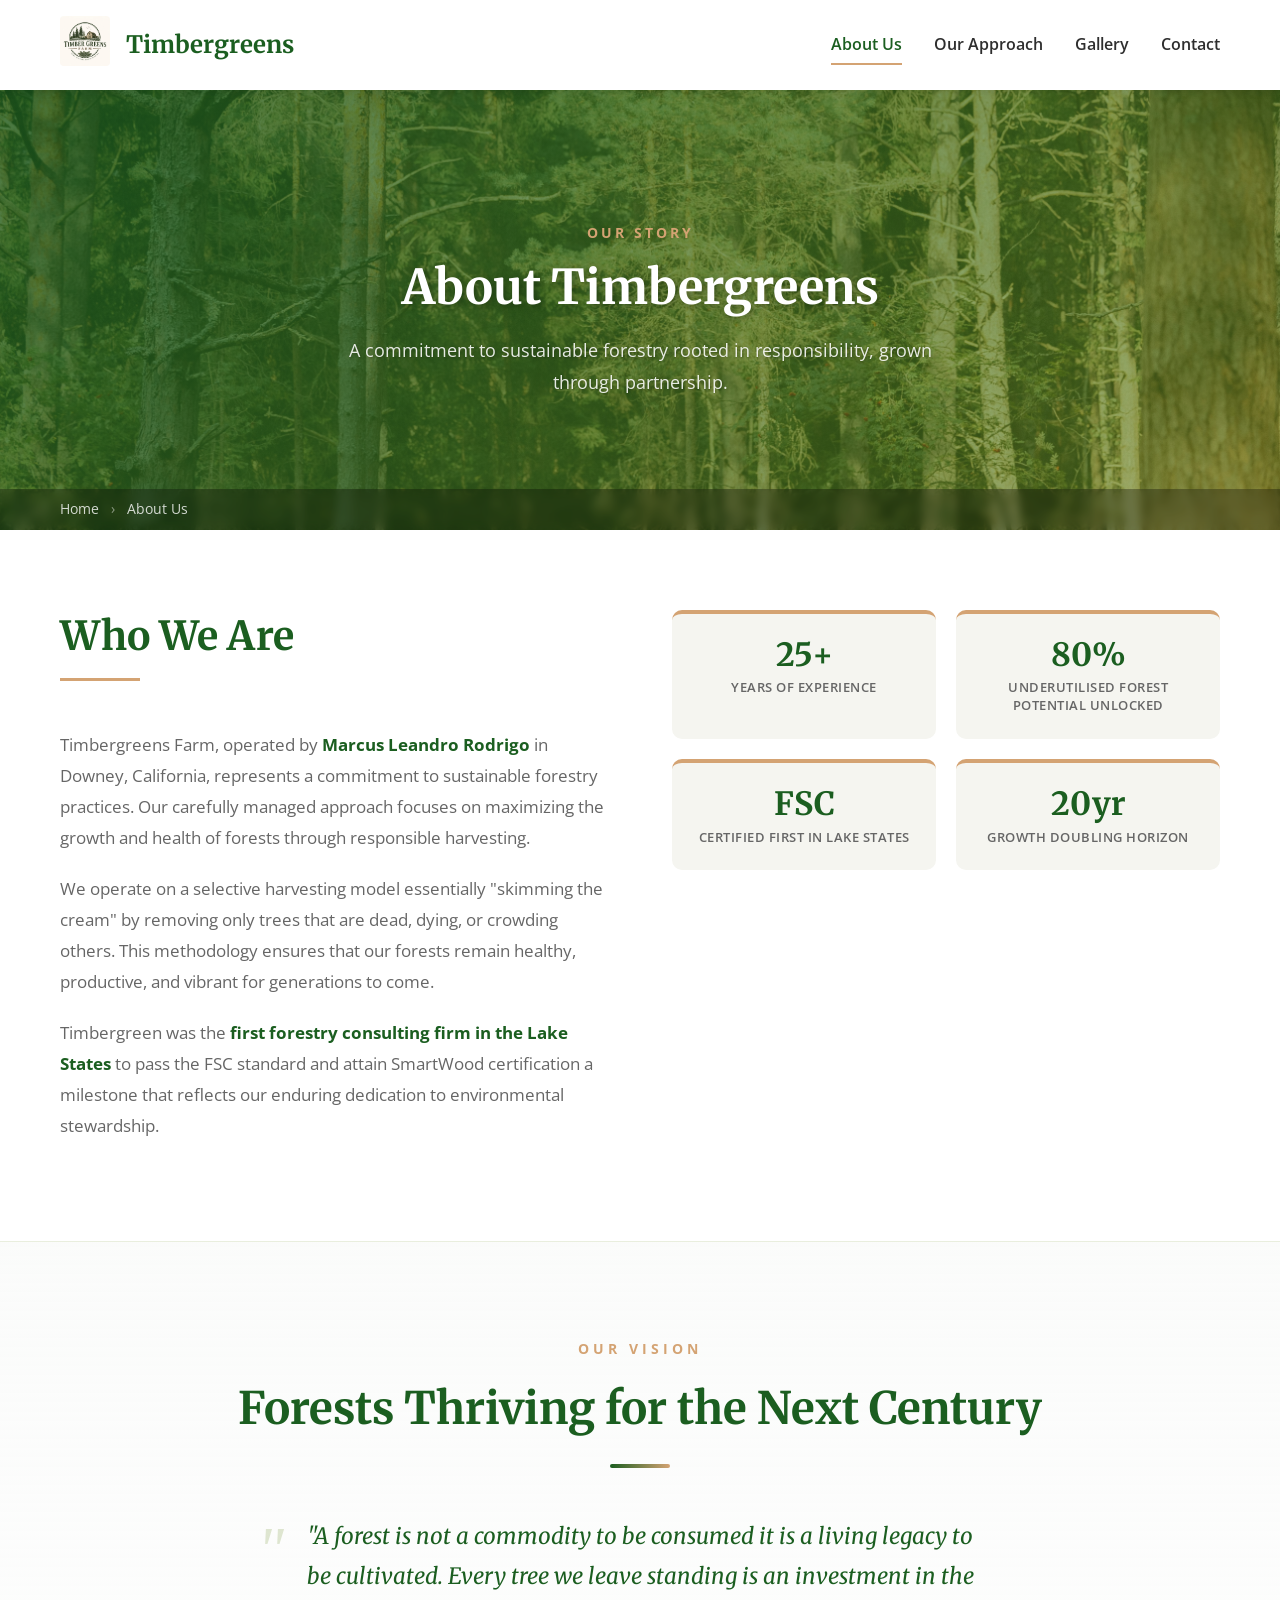
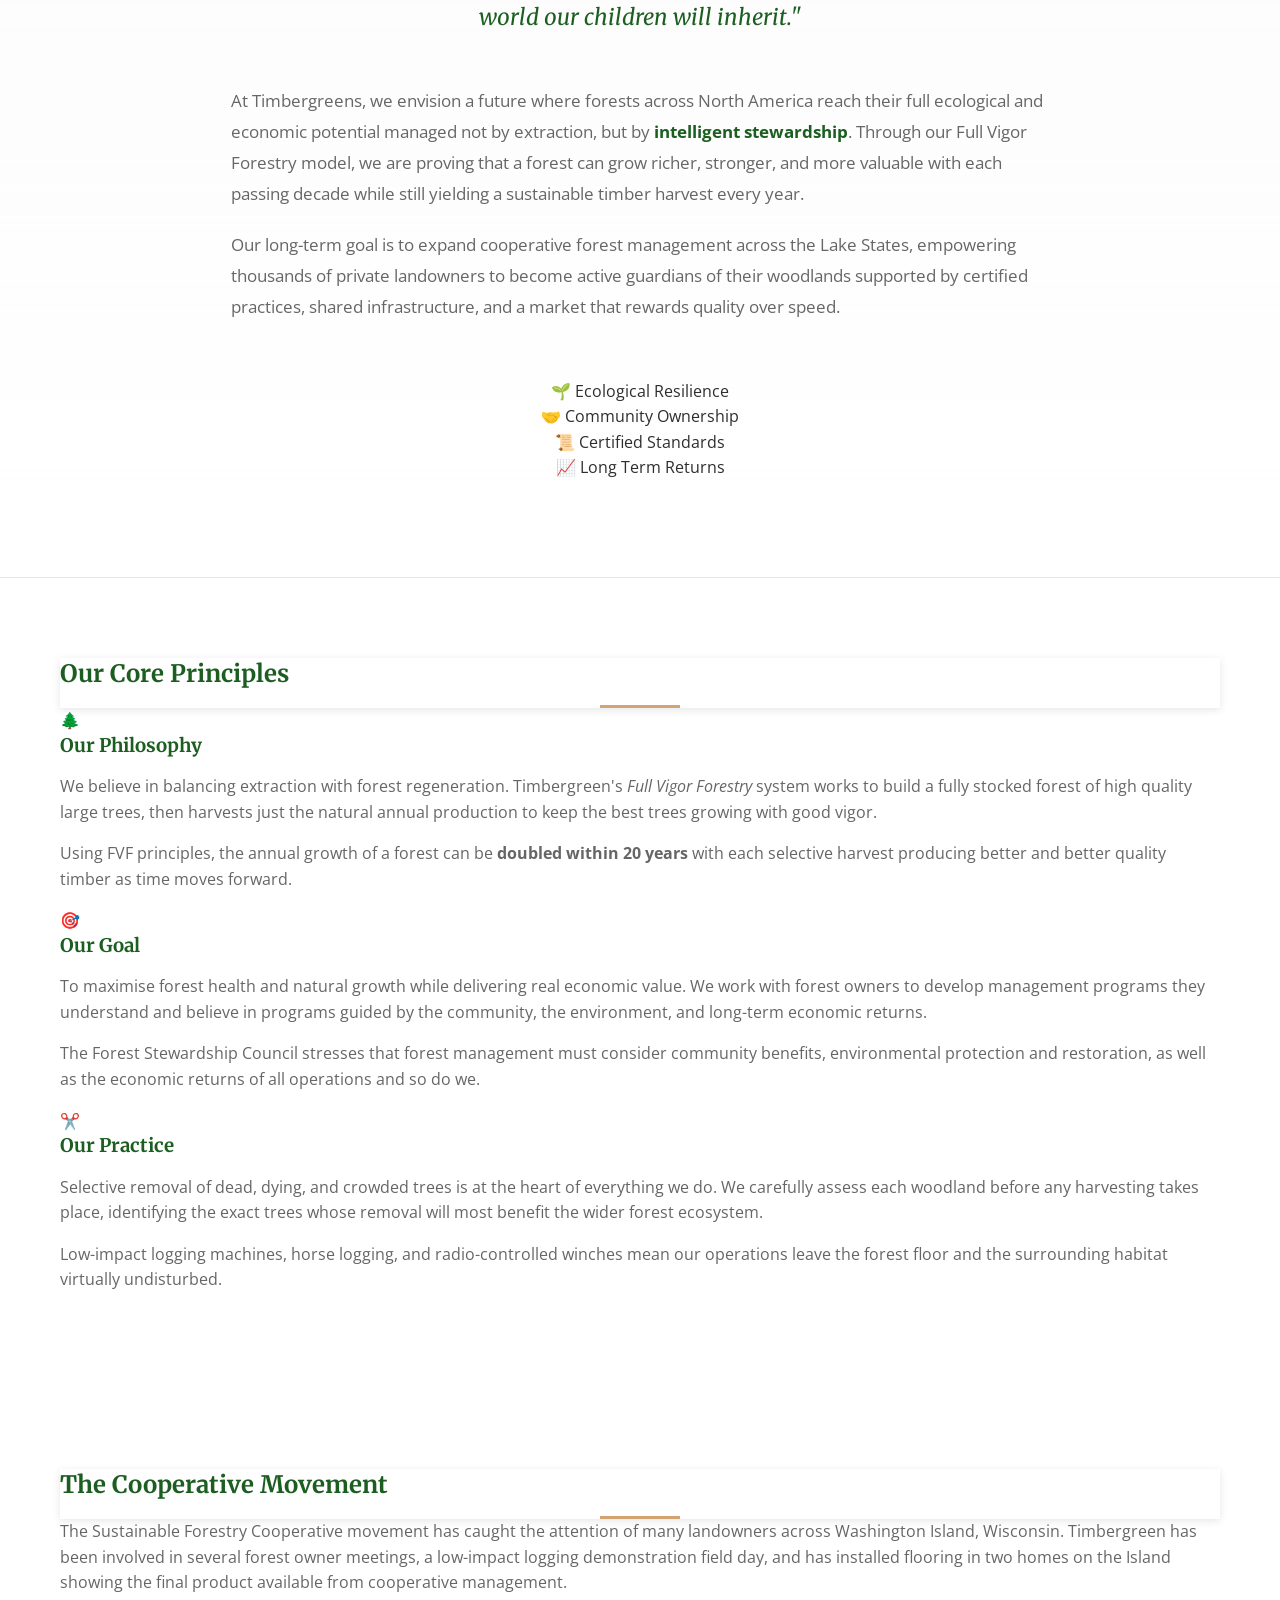
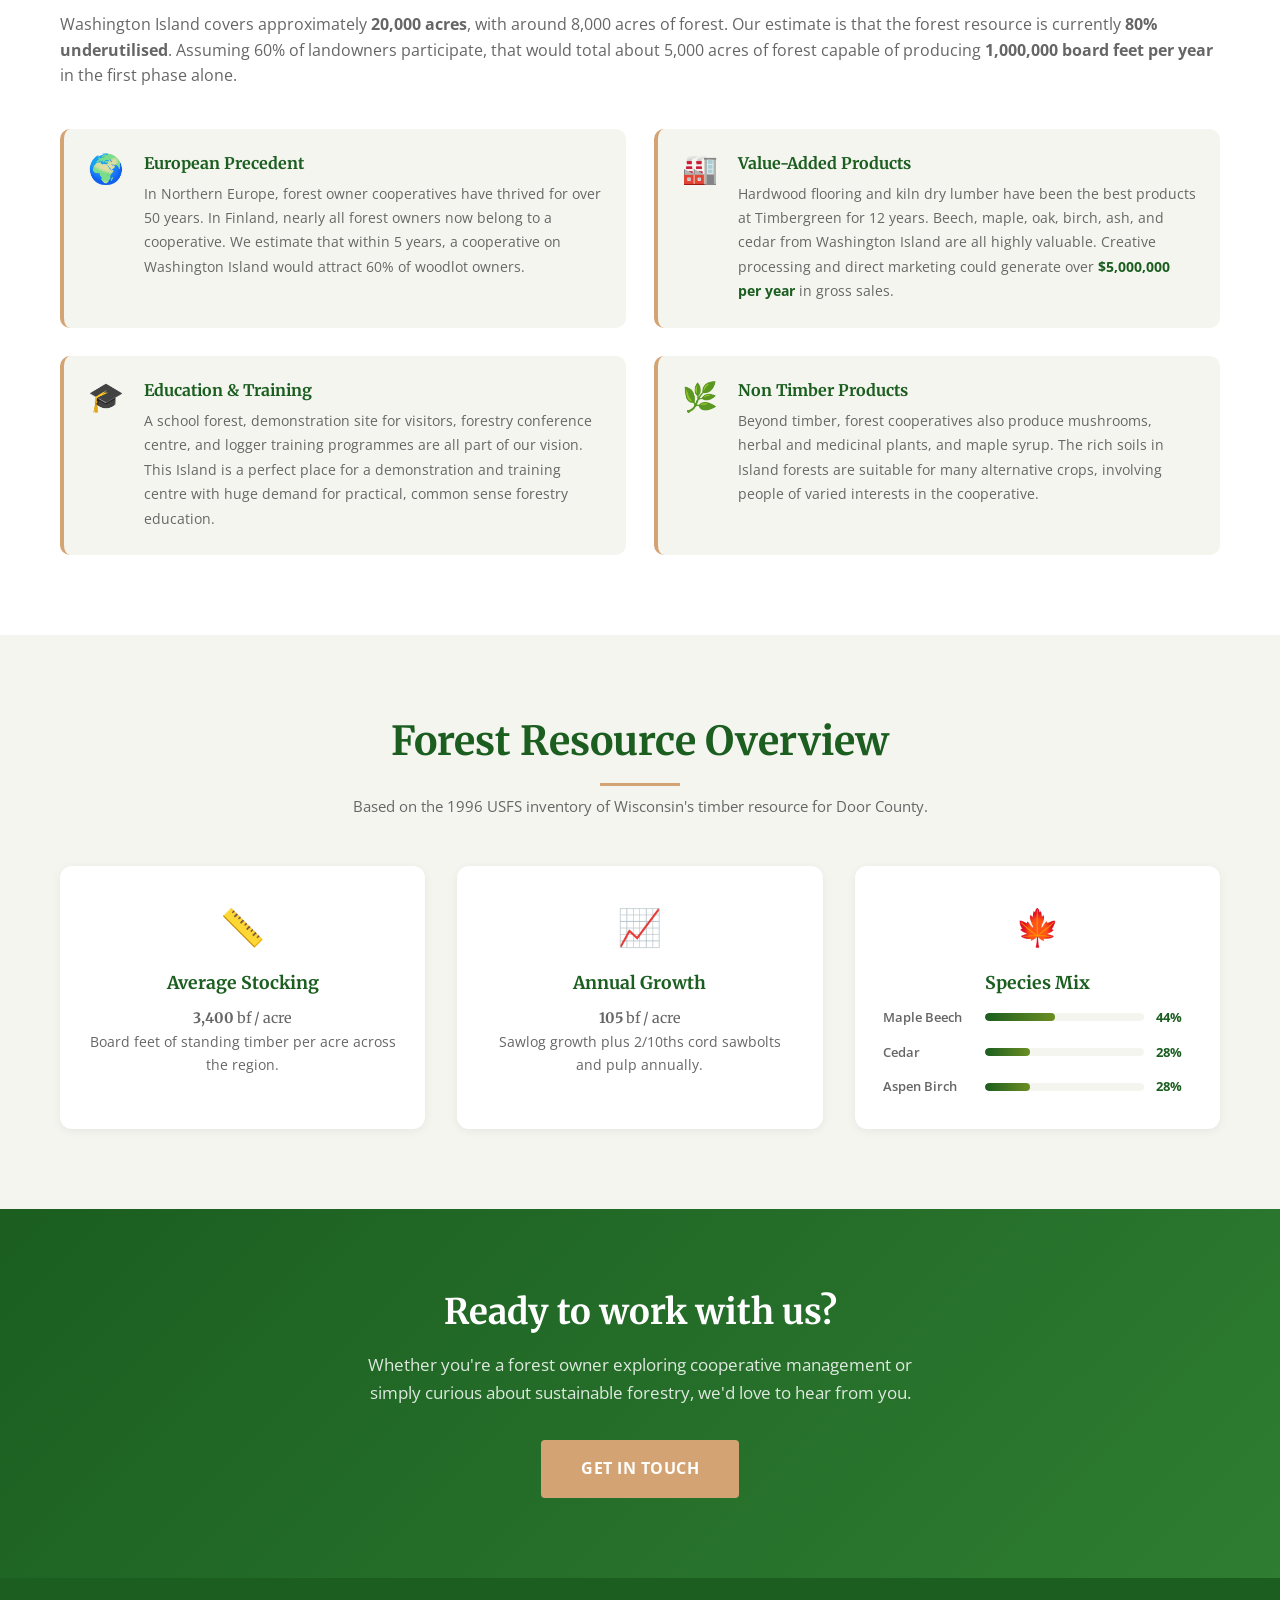
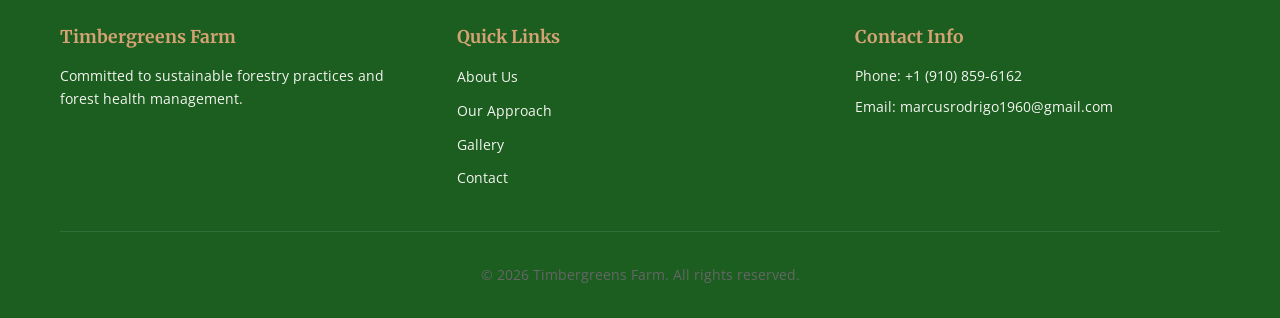
==== commit 442b283b: "refactor: remove em-dashes for hyphens and update site content statistics" ====
--- a/about.html
+++ b/about.html
@@ -67,7 +67,7 @@
         <p class="page-hero-eyebrow">Our Story</p>
         <h1 class="page-hero-title">About Timbergreens</h1>
         <p class="page-hero-subtitle">
-          A commitment to sustainable forestry — rooted in responsibility, grown
+          A commitment to sustainable forestry rooted in responsibility, grown
           through partnership.
         </p>
       </div>
@@ -97,7 +97,7 @@
               health of forests through responsible harvesting.
             </p>
             <p>
-              We operate on a selective harvesting model — essentially "skimming
+              We operate on a selective harvesting model essentially "skimming
               the cream" by removing only trees that are dead, dying, or
               crowding others. This methodology ensures that our forests remain
               healthy, productive, and vibrant for generations to come.
@@ -105,14 +105,14 @@
             <p>
               Timbergreen was the
               <strong>first forestry consulting firm in the Lake States</strong>
-              to pass the FSC standard and attain SmartWood certification — a
+              to pass the FSC standard and attain SmartWood certification a
               milestone that reflects our enduring dedication to environmental
               stewardship.
             </p>
           </div>
           <div class="intro-stats">
             <div class="stat-card">
-              <span class="stat-number">12+</span>
+              <span class="stat-number">25+</span>
               <span class="stat-label">Years of Experience</span>
             </div>
             <div class="stat-card">
@@ -123,7 +123,7 @@
             </div>
             <div class="stat-card">
               <span class="stat-number">FSC</span>
-              <span class="stat-label">Certified — First in Lake States</span>
+              <span class="stat-label">Certified First in Lake States</span>
             </div>
             <div class="stat-card">
               <span class="stat-number">20yr</span>
@@ -145,7 +145,7 @@
           <div class="vision-divider"></div>
 
           <blockquote class="vision-quote">
-            "A forest is not a commodity to be consumed — it is a living legacy
+            "A forest is not a commodity to be consumed it is a living legacy
             to be cultivated. Every tree we leave standing is an investment in
             the world our children will inherit."
           </blockquote>
@@ -153,7 +153,7 @@
           <div class="vision-body-wrapper">
             <p class="vision-body">
               At Timbergreens, we envision a future where forests across North
-              America reach their full ecological and economic potential —
+              America reach their full ecological and economic potential 
               managed not by extraction, but by
               <strong>intelligent stewardship</strong>. Through our Full Vigor
               Forestry model, we are proving that a forest can grow richer,
@@ -163,28 +163,28 @@
             <p class="vision-body">
               Our long-term goal is to expand cooperative forest management
               across the Lake States, empowering thousands of private landowners
-              to become active guardians of their woodlands — supported by
+              to become active guardians of their woodlands supported by
               certified practices, shared infrastructure, and a market that
               rewards quality over speed.
             </p>
           </div>
 
-          <div class="vision-pillars">
-            <div class="vision-pillar">
-              <span class="pillar-icon">🌱</span>
-              <span class="pillar-text">Ecological Resilience</span>
-            </div>
-            <div class="vision-pillar">
-              <span class="pillar-icon">🤝</span>
-              <span class="pillar-text">Community Ownership</span>
-            </div>
-            <div class="vision-pillar">
-              <span class="pillar-icon">📜</span>
-              <span class="pillar-text">Certified Standards</span>
-            </div>
-            <div class="vision-pillar">
-              <span class="pillar-icon">📈</span>
-              <span class="pillar-text">Long-Term Returns</span>
+          <div class="vision pillars">
+            <div class="vision pillar">
+              <span class="pillar icon">🌱</span>
+              <span class="pillar text">Ecological Resilience</span>
+            </div>
+            <div class="vision pillar">
+              <span class="pillar icon">🤝</span>
+              <span class="pillar text">Community Ownership</span>
+            </div>
+            <div class="vision pillar">
+              <span class="pillar icon">📜</span>
+              <span class="pillar text">Certified Standards</span>
+            </div>
+            <div class="vision pillar">
+              <span class="pillar icon">📈</span>
+              <span class="pillar text">Long Term Returns</span>
             </div>
           </div>
         </div>
@@ -192,15 +192,15 @@
     </section>
 
     <!-- Core Values Cards -->
-    <section class="about-values">
-      <div class="container">
-        <div class="section-header">
+    <section class="about values">
+      <div class="container">
+        <div class="section header">
           <h2>Our Core Principles</h2>
           <div class="divider"></div>
         </div>
-        <div class="values-grid">
-          <div class="value-card">
-            <div class="value-icon">🌲</div>
+        <div class="values grid">
+          <div class="value card">
+            <div class="value icon">🌲</div>
             <h3>Our Philosophy</h3>
             <p>
               We believe in balancing extraction with forest regeneration.
@@ -211,29 +211,29 @@
             </p>
             <p>
               Using FVF principles, the annual growth of a forest can be
-              <strong>doubled within 20 years</strong> — with each selective
+              <strong>doubled within 20 years</strong> with each selective
               harvest producing better and better quality timber as time moves
               forward.
             </p>
           </div>
-          <div class="value-card">
-            <div class="value-icon">🎯</div>
+          <div class="value card">
+            <div class="value icon">🎯</div>
             <h3>Our Goal</h3>
             <p>
               To maximise forest health and natural growth while delivering real
               economic value. We work with forest owners to develop management
-              programs they understand and believe in — programs guided by the
+              programs they understand and believe in programs guided by the
               community, the environment, and long-term economic returns.
             </p>
             <p>
               The Forest Stewardship Council stresses that forest management
-              must consider community benefits, environmental protection &amp;
-              restoration, as well as the economic returns of all operations —
+              must consider community benefits, environmental protection and 
+              restoration, as well as the economic returns of all operations
               and so do we.
             </p>
           </div>
-          <div class="value-card">
-            <div class="value-icon">✂️</div>
+          <div class="value card">
+            <div class="value icon">✂️</div>
             <h3>Our Practice</h3>
             <p>
               Selective removal of dead, dying, and crowded trees is at the
@@ -252,19 +252,19 @@
     </section>
 
     <!-- Cooperative Movement -->
-    <section class="about-coop">
-      <div class="container">
-        <div class="coop-inner">
-          <div class="section-header section-header--left">
+    <section class="about coop">
+      <div class="container">
+        <div class="coop inner">
+          <div class="section header section header left">
             <h2>The Cooperative Movement</h2>
-            <div class="divider divider--left"></div>
+            <div class="divider divider left"></div>
           </div>
           <p>
             The Sustainable Forestry Cooperative movement has caught the
             attention of many landowners across Washington Island, Wisconsin.
             Timbergreen has been involved in several forest owner meetings, a
             low-impact logging demonstration field day, and has installed
-            flooring in two homes on the Island — showing the final product
+            flooring in two homes on the Island showing the final product
             available from cooperative management.
           </p>
           <p>
@@ -272,7 +272,7 @@
             <strong>20,000 acres</strong>, with around 8,000 acres of forest.
             Our estimate is that the forest resource is currently
             <strong>80% underutilised</strong>. Assuming 60% of landowners
-            participate, that would total about 5,000 acres of forest — capable
+            participate, that would total about 5,000 acres of forest capable
             of producing <strong>1,000,000 board feet per year</strong> in the
             first phase alone.
           </p>
@@ -296,7 +296,7 @@
               <div>
                 <h4>Value-Added Products</h4>
                 <p>
-                  Hardwood flooring and kiln-dry lumber have been the best
+                  Hardwood flooring and kiln dry lumber have been the best
                   products at Timbergreen for 12 years. Beech, maple, oak,
                   birch, ash, and cedar from Washington Island are all highly
                   valuable. Creative processing and direct marketing could
@@ -314,14 +314,14 @@
                   conference centre, and logger training programmes are all part
                   of our vision. This Island is a perfect place for a
                   demonstration and training centre with huge demand for
-                  practical, common-sense forestry education.
+                  practical, common sense forestry education.
                 </p>
               </div>
             </div>
             <div class="highlight-item">
               <span class="highlight-icon">🌿</span>
               <div>
-                <h4>Non-Timber Products</h4>
+                <h4>Non Timber Products</h4>
                 <p>
                   Beyond timber, forest cooperatives also produce mushrooms,
                   herbal and medicinal plants, and maple syrup. The rich soils
@@ -364,7 +364,7 @@
             <h3>Species Mix</h3>
             <div class="species-bars">
               <div class="species-bar-item">
-                <span class="species-name">Maple-Beech</span>
+                <span class="species-name">Maple Beech</span>
                 <div class="species-bar-track">
                   <div class="species-bar-fill" style="width: 44%"></div>
                 </div>
@@ -378,7 +378,7 @@
                 <span class="species-pct">28%</span>
               </div>
               <div class="species-bar-item">
-                <span class="species-name">Aspen-Birch</span>
+                <span class="species-name">Aspen Birch</span>
                 <div class="species-bar-track">
                   <div class="species-bar-fill" style="width: 28%"></div>
                 </div>
